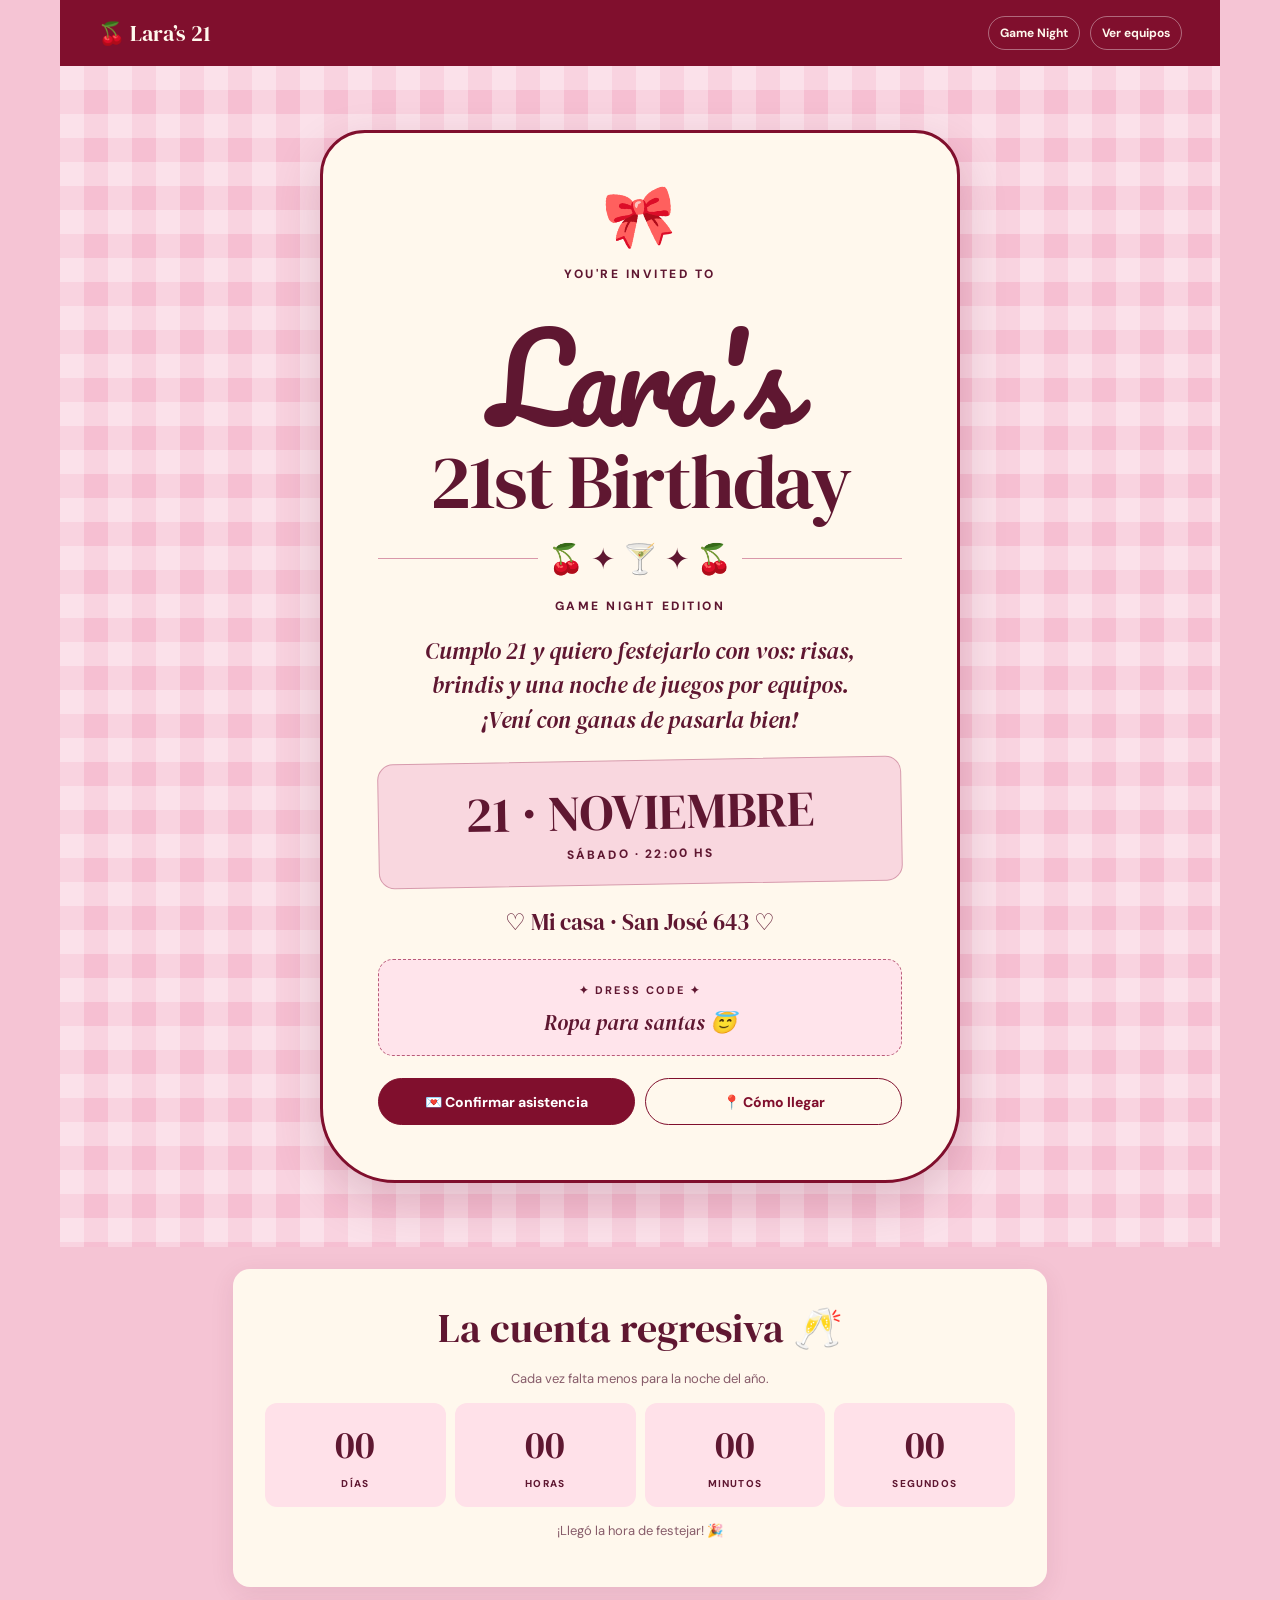
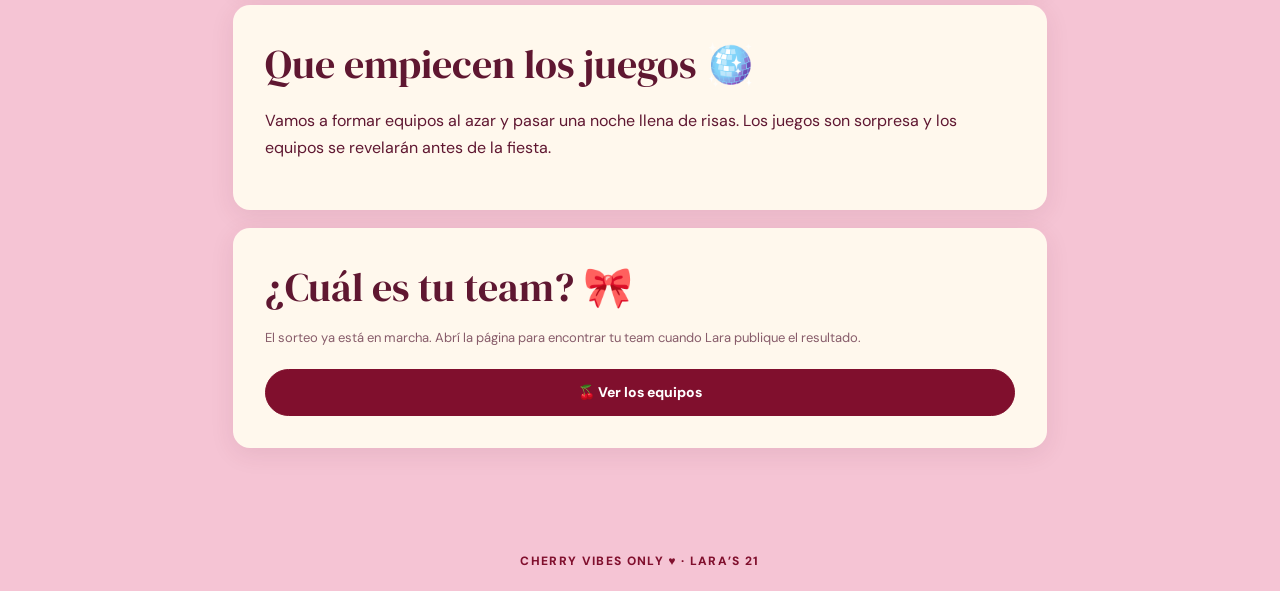
==== index.html @ bc137720 "feat(web): implementar sistema de invitación y sorteo de equipos" ====
<!doctype html>
<html lang="es-AR">
  <head>
    <meta charset="UTF-8" />
    <meta name="viewport" content="width=device-width,initial-scale=1" />
    <meta name="theme-color" content="#800f2d" />
    <meta
      name="description"
      content="Lara's 21st Birthday — Cherry Game Night. ¡Estás invitada!"
    />
    <title>Lara's 21st Birthday 🍒</title>
    <link rel="stylesheet" href="./style.css" />
  </head>
  <body>
    <div class="shell">
      <header class="topbar">
        <div class="brand">🍒 Lara’s 21</div>
        <nav class="mini-nav">
          <a href="#juegos">Game Night</a
          ><a href="./equipos.html">Ver equipos</a>
        </nav>
      </header>
      <main>
        <div class="checkers">
          <div class="invite-card">
            <span class="bow" aria-hidden="true">🎀</span>
            <p class="subline">You're invited to</p>
            <h1 class="scribble hero-name">Lara's</h1>
            <p class="headline">21st Birthday</p>
            <div class="decor" aria-hidden="true">🍒 ✦ 🍸 ✦ 🍒</div>
            <div class="subline">GAME NIGHT EDITION</div>
            <p class="intro">
              Cumplo 21 y quiero festejarlo con vos: risas, brindis y una noche
              de juegos por equipos. ¡Vení con ganas de pasarla bien!
            </p>
            <div class="event-stamp">
              <strong>21 · NOVIEMBRE</strong><span>SÁBADO · 22:00 HS</span>
            </div>
            <div class="place">♡ Mi casa · San José 643 ♡</div>
            <div class="dress">
              <b>✦ Dress code ✦</b>
              <p>Ropa para santas 😇</p>
            </div>
            <div class="actions">
              <button class="button" id="rsvp">💌 Confirmar asistencia</button
              ><a
                class="button outline"
                target="_blank"
                rel="noopener"
                href="https://www.google.com/maps/search/?api=1&amp;query=San%20Jos%C3%A9%20643%2C%20Villa%20del%20Rosario%2C%20C%C3%B3rdoba%2C%20Argentina"
                >📍 Cómo llegar</a
              >
            </div>
          </div>
        </div>
        <div class="content">
          <section class="paper center">
            <h2>La cuenta regresiva 🥂</h2>
            <p class="muted">Cada vez falta menos para la noche del año.</p>
            <div class="clock">
              <div class="unit">
                <strong id="days">--</strong><small>Días</small>
              </div>
              <div class="unit">
                <strong id="hours">--</strong><small>Horas</small>
              </div>
              <div class="unit">
                <strong id="minutes">--</strong><small>Minutos</small>
              </div>
              <div class="unit">
                <strong id="seconds">--</strong><small>Segundos</small>
              </div>
            </div>
            <p class="muted" id="count-caption"></p>
          </section>
          <section id="juegos" class="paper">
            <h2>Que empiecen los juegos 🪩</h2>
            <p>
              Vamos a formar equipos al azar y pasar una noche llena de risas.
              Los juegos son sorpresa y los equipos se revelarán antes de la
              fiesta.
            </p>
          </section>
          <section class="paper">
            <h2>¿Cuál es tu team? 🎀</h2>
            <p class="muted">
              El sorteo ya está en marcha. Abrí la página para encontrar tu team
              cuando Lara publique el resultado.
            </p>
            <div class="actions">
              <a class="button" href="./equipos.html">🍒 Ver los equipos</a>
            </div>
          </section>
        </div>
      </main>
      <footer class="footer">CHERRY VIBES ONLY ♥ · LARA’S 21</footer>
    </div>
    <div
      class="modal hidden"
      id="rsvp-modal"
      role="dialog"
      aria-modal="true"
      aria-labelledby="rsvp-heading"
    >
      <div class="modal-panel">
        <button class="modal-close" id="close" aria-label="Cerrar">×</button>
        <div class="center" style="font-size: 42px">💌</div>
        <h2 id="rsvp-heading" class="center">¿Venís a mis 21?</h2>
        <p class="muted center">
          Completá tu nombre y abrí WhatsApp con tu confirmación lista para
          enviar.
        </p>
        <form id="rsvp-form">
          <label class="form-field"
            >Tu nombre<input
              id="guest-name"
              type="text"
              placeholder="Ej: Sofi"
              minlength="2"
              maxlength="70"
              required
              autocomplete="given-name" /></label
          ><label class="form-field"
            >¿Participás en los juegos?<select id="plays">
              <option value="Sí, obvio 🎲">Sí, obvio 🎲</option>
              <option value="Prefiero mirar 🥂">Prefiero mirar 🥂</option>
            </select></label
          ><button class="button full" type="submit">
            Abrir WhatsApp para confirmar
          </button>
        </form>
        <p class="status" id="rsvp-status" aria-live="polite"></p>
        <p class="muted">
          Tu confirmación se completa cuando tocás <b>Enviar</b> en WhatsApp. No
          se registra automáticamente en esta web.
        </p>
      </div>
    </div>
    <script type="module" src="./invite.js"></script>
  </body>
</html>
---- style.css ----
@import url("https://fonts.googleapis.com/css2?family=DM+Sans:wght@400;500;600;700;800&family=DM+Serif+Display:ital@0;1&family=Pacifico&display=swap");
:root {
  --burgundy: #800f2d;
  --cherry: #b7224c;
  --rose: #f5afc2;
  --blush: #ffe1e9;
  --cream: #fff8ed;
  --ink: #5f1731;
  --line: #e3a9b7;
}
* {
  box-sizing: border-box;
}
html {
  scroll-behavior: smooth;
}
body {
  margin: 0;
  color: var(--ink);
  background: #f5c4d4;
  font-family: "DM Sans", sans-serif;
}
button,
input,
select,
textarea {
  font: inherit;
}
button {
  cursor: pointer;
}
a {
  text-decoration: none;
  color: inherit;
}
:focus-visible {
  outline: 3px solid #df4e7b;
  outline-offset: 4px;
}
::selection {
  background: #f8b1c8;
  color: #6e1029;
}
.hidden {
  display: none !important;
}
.shell {
  max-width: 1160px;
  margin: auto;
  min-height: 100dvh;
}
.topbar {
  padding: 16px clamp(16px, 4vw, 38px);
  display: flex;
  align-items: center;
  justify-content: space-between;
  gap: 8px;
  background: var(--burgundy);
  color: #fff8ed;
}
.brand {
  font-family: "DM Serif Display", serif;
  font-size: 22px;
}
.mini-nav {
  display: flex;
  gap: 10px;
  align-items: center;
}
.mini-nav a {
  font-size: 12px;
  font-weight: 700;
  border: 1px solid #ffffff60;
  border-radius: 100px;
  padding: 8px 11px;
}
.mini-nav a:hover {
  background: #ffffff20;
}
.checkers {
  background-color: #f6bfd2;
  background-image:
    linear-gradient(90deg, #ffffff50 50%, transparent 50%),
    linear-gradient(#ffffff50 50%, transparent 50%);
  background-size: 48px 48px;
  padding: clamp(24px, 5vw, 65px) 18px;
}
.invite-card {
  background: var(--cream);
  border: 3px solid var(--burgundy);
  max-width: 640px;
  text-align: center;
  margin: auto;
  border-radius: 45px 45px 75px 75px;
  padding: clamp(25px, 5vw, 55px);
  box-shadow: 0 18px 48px #66152e30;
  position: relative;
}
.bow {
  font-size: 58px;
  line-height: 1;
  display: block;
  transform: rotate(-8deg);
}
.scribble {
  font-family: "Pacifico", cursive;
  font-weight: 400;
}
.hero-name {
  font-size: clamp(69px, 15vw, 118px);
  line-height: 1.25;
  margin: 6px 0 -9px;
  letter-spacing: -0.035em;
}
.headline {
  font-family: "DM Serif Display", serif;
  font-size: clamp(42px, 10vw, 77px);
  font-weight: 400;
  line-height: 1.04;
  letter-spacing: -0.025em;
  margin: 0;
}
.subline {
  font-size: 12px;
  font-weight: 800;
  letter-spacing: 0.21em;
  text-transform: uppercase;
  margin: 20px 0;
}
.decor {
  display: flex;
  align-items: center;
  gap: 10px;
  justify-content: center;
  margin: 19px 0;
  font-size: 29px;
}
.decor:before,
.decor:after {
  content: "";
  height: 1px;
  background: #d998aa;
  flex: 1;
}
.intro {
  font:
    italic clamp(18px, 3vw, 23px)/1.5 "DM Serif Display",
    serif;
  margin: 13px auto 23px;
  max-width: 430px;
}
.event-stamp {
  background: #f9d7df;
  border: 1px solid #d79bad;
  border-radius: 16px;
  padding: 21px 10px;
  transform: rotate(-1deg);
}
.event-stamp strong {
  font:
    400 clamp(34px, 7vw, 50px)/1.2 "DM Serif Display",
    serif;
  display: block;
}
.event-stamp span {
  font-size: 12px;
  letter-spacing: 0.18em;
  font-weight: 800;
}
.place {
  font-family: "DM Serif Display", serif;
  font-size: 23px;
  margin: 21px 0;
}
.dress {
  border: 1px dashed #b95a79;
  border-radius: 15px;
  background: #ffe4eb;
  padding: 18px;
  margin: 0 auto 22px;
}
.dress b {
  font-size: 11px;
  letter-spacing: 0.2em;
  text-transform: uppercase;
}
.dress p {
  font:
    italic 21px "DM Serif Display",
    serif;
  margin: 9px 0 0;
}
.button {
  display: inline-flex;
  align-items: center;
  justify-content: center;
  border: 1px solid var(--burgundy);
  border-radius: 100px;
  padding: 13px 21px;
  background: var(--burgundy);
  color: white;
  font-size: 14px;
  font-weight: 800;
  min-height: 47px;
  gap: 8px;
  transition:
    transform 0.2s,
    background 0.2s;
}
.button:hover {
  transform: translateY(-2px);
  background: #ad2048;
}
.button.outline {
  background: transparent;
  color: var(--burgundy);
}
.button.outline:hover {
  background: #fae1e7;
}
.button.soft {
  background: #f9d4df;
  color: var(--burgundy);
  border-color: #e9b4c2;
}
.button.full {
  width: 100%;
}
.actions {
  display: flex;
  flex-wrap: wrap;
  gap: 10px;
  justify-content: center;
  margin: 20px 0 0;
}
.actions .button {
  flex: 1;
  min-width: 170px;
}
.content {
  max-width: 850px;
  margin: auto;
  padding: 22px 18px 65px;
}
.paper {
  background: var(--cream);
  border-radius: 17px;
  padding: clamp(20px, 4vw, 32px);
  margin-bottom: 18px;
  box-shadow: 0 6px 25px #5d203118;
}
.paper h2 {
  font:
    400 clamp(27px, 5vw, 40px) "DM Serif Display",
    serif;
  margin: 0 0 12px;
}
.paper p {
  line-height: 1.7;
}
.muted {
  color: #875c6a;
  font-size: 13px;
  line-height: 1.6;
}
.eyebrow {
  text-transform: uppercase;
  letter-spacing: 0.18em;
  font-size: 11px;
  font-weight: 800;
}
.clock {
  display: grid;
  grid-template-columns: repeat(4, 1fr);
  gap: 9px;
}
.unit {
  background: var(--blush);
  border-radius: 12px;
  text-align: center;
  padding: 15px 3px;
}
.unit strong {
  display: block;
  font:
    400 clamp(25px, 5vw, 39px) "DM Serif Display",
    serif;
  font-variant-numeric: tabular-nums;
}
.unit small {
  font-size: 10px;
  letter-spacing: 0.12em;
  text-transform: uppercase;
  font-weight: 800;
}
.game-grid,
.team-grid {
  display: grid;
  grid-template-columns: repeat(2, minmax(0, 1fr));
  gap: 13px;
}
.game-card,
.team-card {
  background: #fff0f2;
  border: 1px solid #ecc4ce;
  border-radius: 14px;
  padding: 17px;
}
.game-card strong,
.team-card h3 {
  font:
    400 21px "DM Serif Display",
    serif;
  margin: 0 0 6px;
}
.game-card p {
  font-size: 13px;
  margin: 6px 0 0;
}
.team-card:nth-child(2n) {
  background: #ffefdf;
}
.team-card:nth-child(3n) {
  background: #f1eafb;
}
.team-card:nth-child(4n) {
  background: #e8f3eb;
}
.team-card ul {
  padding-left: 20px;
  font-size: 13px;
  line-height: 1.9;
  margin: 8px 0;
}
.form-field {
  margin: 15px 0;
  display: flex;
  flex-direction: column;
  gap: 7px;
  font-size: 13px;
  font-weight: 800;
}
.form-field input,
.form-field select,
.form-field textarea {
  border-radius: 11px;
  border: 1px solid #c98b9e;
  background: white;
  padding: 13px;
  color: var(--ink);
  min-width: 0;
  width: 100%;
}
.form-field textarea {
  resize: vertical;
}
.form-row {
  display: flex;
  gap: 10px;
  align-items: end;
  flex-wrap: wrap;
}
.form-row .form-field {
  flex: 1;
  min-width: 150px;
}
.tags {
  display: flex;
  flex-wrap: wrap;
  gap: 7px;
}
.tag {
  background: #ffe2eb;
  border-radius: 30px;
  padding: 8px 10px;
  font-size: 12px;
  border: 1px solid #ebb6c6;
}
.tag button {
  border: 0;
  background: none;
  color: var(--burgundy);
  font-weight: 900;
}
.notice {
  border-radius: 11px;
  background: #ffe6e9;
  padding: 13px;
  font-size: 12px;
  line-height: 1.7;
}
.steps {
  display: flex;
  gap: 10px;
  flex-wrap: wrap;
}
.step {
  background: #ffe0e7;
  border-radius: 30px;
  padding: 8px 12px;
  font-size: 12px;
  font-weight: 800;
}
.score-row {
  display: flex;
  align-items: center;
  gap: 8px;
  border-top: 1px solid #efd7dc;
  padding: 13px 0;
}
.score-row:first-child {
  border: 0;
}
.score-name {
  flex: 1;
  min-width: 0;
  font-weight: 700;
  font-size: 13px;
}
.score-number {
  font:
    400 25px "DM Serif Display",
    serif;
  min-width: 38px;
  text-align: center;
}
.square {
  border: 1px solid #d1a0af;
  background: #ffecf0;
  color: var(--burgundy);
  border-radius: 9px;
  min-width: 35px;
  min-height: 35px;
  font-weight: 800;
}
.modal {
  position: fixed;
  inset: 0;
  z-index: 20;
  background: #37061dbc;
  display: grid;
  place-items: center;
  padding: 16px;
}
.modal-panel {
  background: var(--cream);
  padding: 27px;
  border-radius: 22px;
  width: min(420px, 100%);
  max-height: 90vh;
  overflow: auto;
}
.modal-panel h2 {
  font:
    400 34px "DM Serif Display",
    serif;
  margin: 0 0 8px;
}
.modal-close {
  float: right;
  background: none;
  border: none;
  font-size: 28px;
  color: var(--burgundy);
}
.top-intro {
  text-align: center;
  background: var(--burgundy);
  color: white;
  padding: 45px 18px 38px;
}
.top-intro h1 {
  font:
    400 clamp(38px, 7vw, 64px) "DM Serif Display",
    serif;
  margin: 9px 0;
}
.top-intro p {
  max-width: 520px;
  margin: 0 auto;
  line-height: 1.6;
  font-size: 14px;
}
.center {
  text-align: center;
}
.footer {
  text-align: center;
  color: var(--burgundy);
  padding: 22px 15px;
  font-size: 12px;
  letter-spacing: 0.11em;
  font-weight: 800;
}
.status {
  font-size: 13px;
  min-height: 19px;
  font-weight: 700;
  color: var(--cherry);
  margin-top: 12px;
}
.challenge-result {
  margin-top: 12px;
  background: #ffe2e9;
  border-radius: 12px;
  padding: 16px;
  text-align: center;
  font-family: "DM Serif Display", serif;
  font-size: 19px;
}
.preview {
  font-family: "DM Serif Display", serif;
}
.admin-help {
  font-size: 12px;
  color: #8b5768;
  line-height: 1.7;
}
details {
  margin: 8px 0;
}
summary {
  cursor: pointer;
  font-weight: 700;
}
.divider {
  border: 0;
  border-top: 1px solid #e8c5cc;
  margin: 25px 0;
}
/* Lucky Cherry organizer */
.lucky-topbar {
  background: #4d071c;
  border-bottom: 3px solid #ffcf69;
}
.lucky-topbar .brand {
  color: #ffe2a6;
}
.lucky-hero {
  position: relative;
  overflow: hidden;
  background:
    radial-gradient(ellipse at 50% 120%, #ee4974, transparent 55%), #690d2a;
  padding: 42px 18px 45px;
  border-bottom: 6px double #ffcf69;
}
.lucky-hero:before,
.lucky-hero:after {
  content: "🍒";
  position: absolute;
  font-size: clamp(30px, 7vw, 72px);
  opacity: 0.3;
  top: 35%;
  transform: rotate(-18deg);
}
.lucky-hero:before {
  left: 6%;
}
.lucky-hero:after {
  right: 6%;
  transform: rotate(18deg);
}
.lucky-hero h1 {
  color: #ffe1a1;
  font-family: "DM Serif Display", serif;
  font-size: clamp(48px, 10vw, 82px);
  text-shadow:
    0 4px #b51b4b,
    0 0 26px #ff85ab;
}
.lucky-kicker,
.section-eyebrow {
  font-size: 11px;
  letter-spacing: 0.2em;
  text-transform: uppercase;
  font-weight: 900;
}
.lucky-kicker {
  color: #ffd4df;
}
.lucky-hero p {
  color: #ffe9ed;
}
.lucky-paper,
.lucky-machine {
  border: 2px solid #d89242;
  box-shadow:
    0 8px 0 #8e1640,
    0 14px 30px #5d203126;
  border-radius: 22px;
}
.lucky-paper h2,
.lucky-machine h2 {
  color: #760f30;
}
.section-eyebrow {
  color: #b3294e;
  margin-bottom: 8px;
}
.count-pill {
  display: inline-grid;
  place-items: center;
  vertical-align: middle;
  border-radius: 50%;
  width: 36px;
  height: 36px;
  background: #a8163e;
  color: white;
  font:
    700 16px "DM Sans",
    sans-serif;
}
.guest-tag {
  font-weight: 800;
  background: #ffe5a8;
  border-color: #e8b85e;
}
.guest-tag button {
  font-size: 18px;
  min-width: 23px;
}
.lucky-machine {
  background: linear-gradient(150deg, #fff9e9, #ffe0e8 65%, #ffcad8);
  padding: clamp(20px, 5vw, 42px);
}
.team-name-fields {
  display: grid;
  grid-template-columns: repeat(2, minmax(0, 1fr));
  gap: 0 12px;
}
.slot-window {
  min-height: 88px;
  margin: 17px 0 13px;
  padding: 16px;
  display: flex;
  align-items: center;
  justify-content: space-between;
  gap: 10px;
  background: #4f0920;
  border: 5px ridge #ffc963;
  border-radius: 16px;
  color: #fff4d4;
  box-shadow:
    inset 0 0 22px #ef5b7d60,
    0 5px 0 #9e2248;
  font-family: "DM Serif Display", serif;
  font-size: clamp(18px, 4vw, 27px);
  text-align: center;
}
.slot-window span {
  font-size: 25px;
}
.slot-window b {
  flex: 1;
}
.slot-window.spinning b {
  animation: slot-blink 0.12s steps(2) infinite;
}
@keyframes slot-blink {
  50% {
    opacity: 0.3;
    transform: translateY(-2px);
  }
}
.draw-button {
  min-height: 64px;
  border-radius: 14px;
  background: linear-gradient(#e83d68, #a70f39);
  border: 3px solid #ffe092;
  box-shadow:
    0 5px 0 #720c2d,
    0 0 22px #ff7794a6;
  font-size: 18px;
  letter-spacing: 0.03em;
  text-shadow: 0 1px #810c2c;
}
.draw-button:hover {
  background: linear-gradient(#f45b7f, #b61543);
}
.draw-button:disabled {
  opacity: 0.7;
  cursor: wait;
  transform: none;
}
.team-card {
  border: 2px solid #e5a9b2;
  box-shadow: 0 4px 0 #dba2ab;
}
.team-card h3 {
  color: #9a123a;
}
#confirm-result {
  margin-top: 18px;
  background: #9b1740;
  border-color: #f0c260;
  min-height: 54px;
}
.lucky-machine #teams {
  margin-top: 18px;
}
.lucky-machine .notice {
  background: #fff2d0;
  border: 1px dashed #d59a46;
}
.public-hero {
  background: linear-gradient(145deg, #fff5e4, #ffdce6);
}
@media (max-width: 540px) {
  .team-name-fields {
    grid-template-columns: 1fr;
  }
  .lucky-hero:before {
    left: -8px;
  }
  .lucky-hero:after {
    right: -8px;
  }
  .draw-button {
    font-size: 16px;
  }
}
@media (max-width: 540px) {
  .game-grid,
  .team-grid {
    grid-template-columns: 1fr;
  }
  .topbar {
    padding: 14px;
  }
  .brand {
    font-size: 17px;
  }
  .mini-nav a {
    font-size: 10px;
    padding: 7px;
  }
  .hero-name {
    font-size: 73px;
  }
  .invite-card {
    padding: 24px 18px 29px;
  }
  .clock {
    gap: 5px;
  }
  .game-card {
    padding: 13px;
  }
}
@media (prefers-reduced-motion: reduce) {
  *,
  *:before,
  *:after {
    transition: none !important;
    animation: none !important;
  }
}
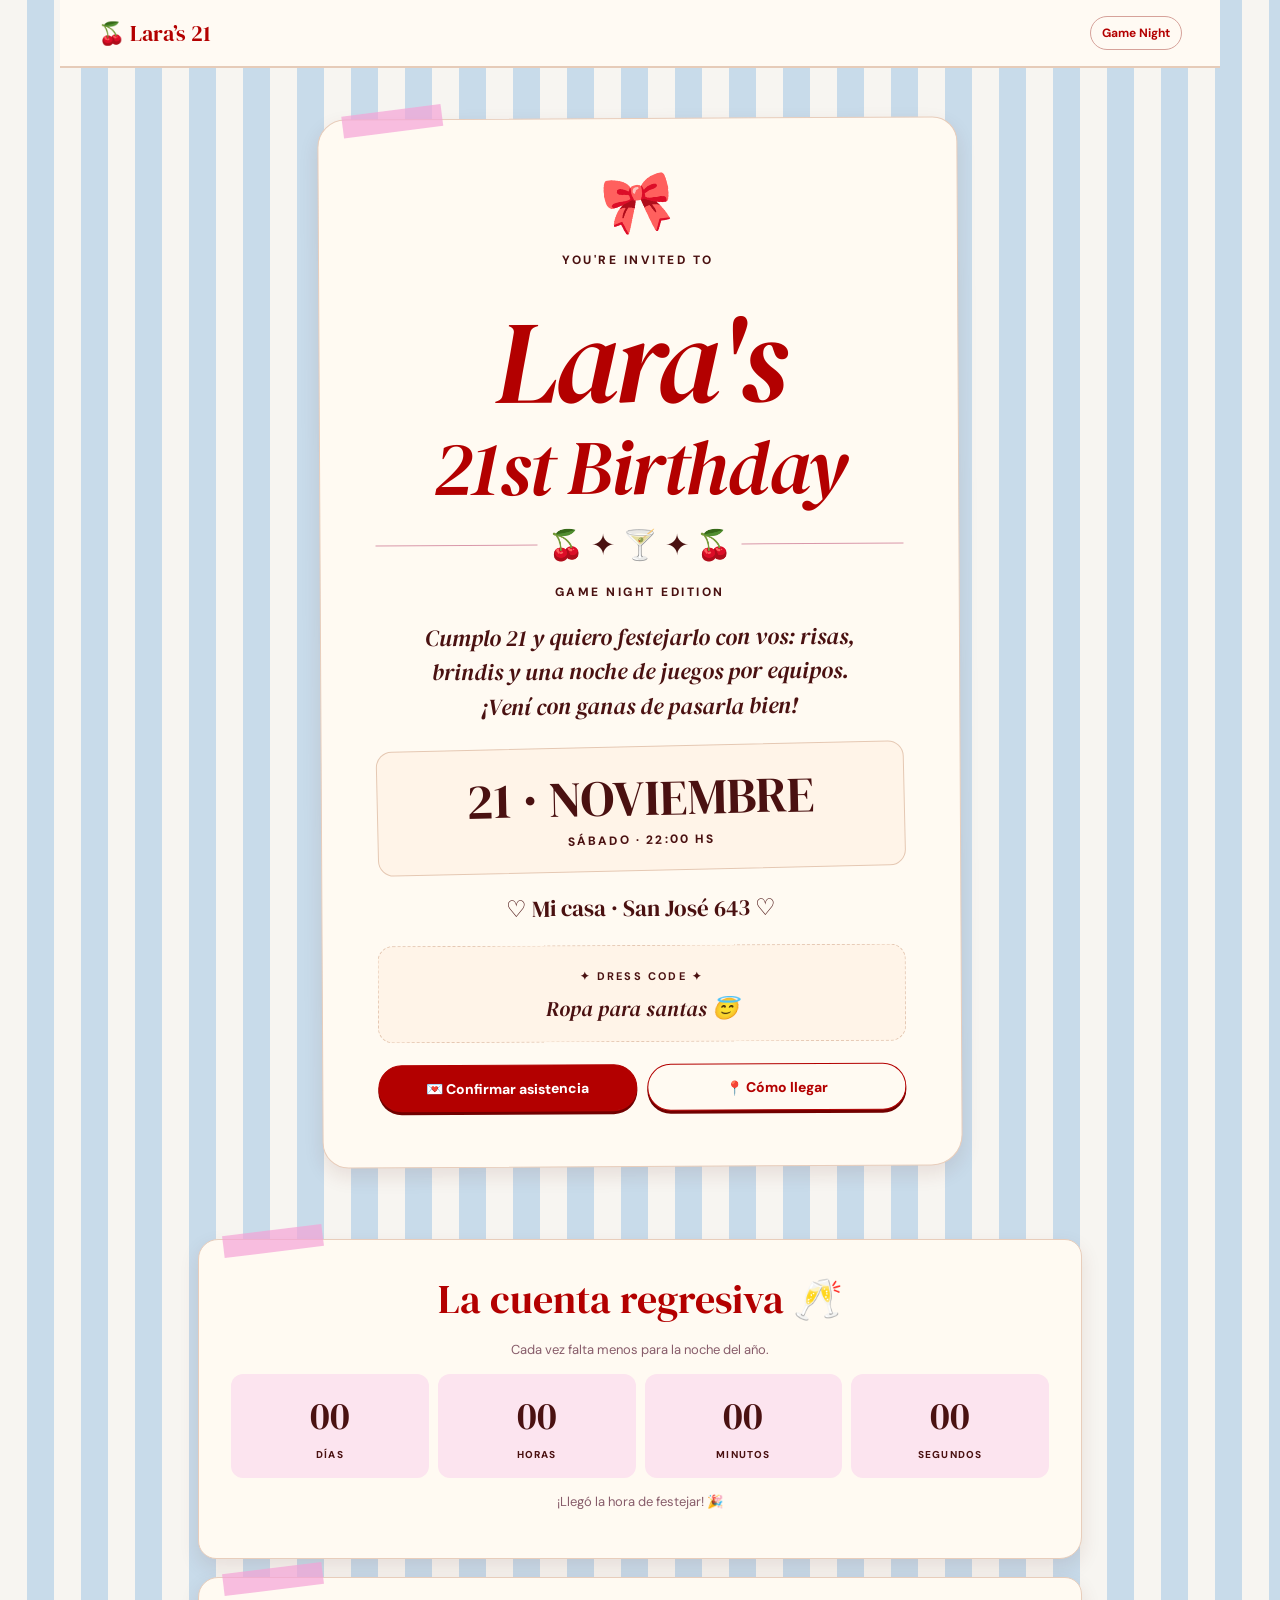
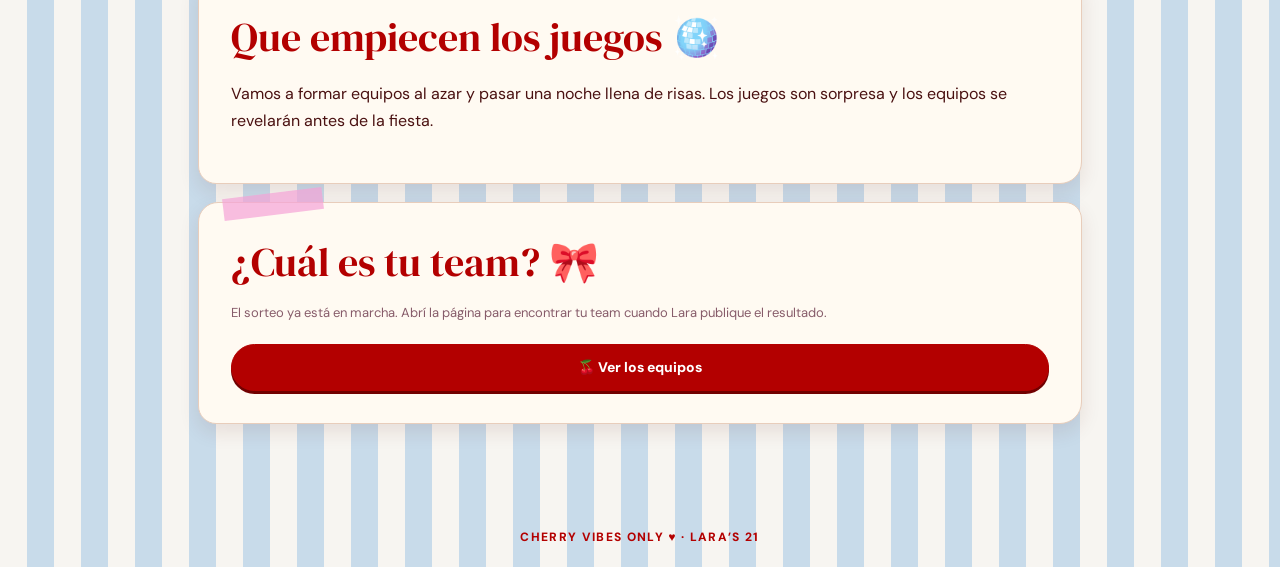
==== commit 0d5a7dee: "refactor(web): mejorar flujo de gestión de participantes y configuración de equipos" ====
--- a/index.html
+++ b/index.html
@@ -16,8 +16,7 @@
       <header class="topbar">
         <div class="brand">🍒 Lara’s 21</div>
         <nav class="mini-nav">
-          <a href="#juegos">Game Night</a
-          ><a href="./equipos.html">Ver equipos</a>
+          <a href="#juegos">Game Night</a>
         </nav>
       </header>
       <main>
--- a/style.css
+++ b/style.css
@@ -755,3 +755,76 @@
     animation: none !important;
   }
 }
+
+/* The Birthday Club scrapbook visual system */
+:root { --burgundy:#b30000; --cherry:#b30000; --rose:#f5a3d7; --blush:#ffe7f2; --cream:#f7f5f1; --ink:#4a1111; --line:#d9b8a8; --sky:#c8dbea; --lime:#d9e88e; }
+body { background:repeating-linear-gradient(90deg,#f7f5f1 0 27px,#c8dbea 27px 54px); color:var(--ink); }
+.shell { background:transparent; }
+.topbar { background:#fffaf3; color:var(--burgundy); border-bottom:2px solid #e6cbb8; }
+.brand { color:var(--burgundy); }
+.mini-nav a { border-color:#d6a29a; }
+.checkers { background:transparent; padding:clamp(18px,4vw,50px) 15px; }
+.invite-card,.paper,.team-card { background:#fffaf2; border:1px solid #e8cdbb; box-shadow:0 8px 20px #5b20151b; }
+.invite-card { border-radius:28px 25px 31px 26px; transform:rotate(-.3deg); position:relative; }
+.invite-card:before,.paper:before { content:""; position:absolute; width:100px; height:22px; background:#f5a3d7b0; top:-10px; left:24px; transform:rotate(-7deg); }
+.invite-card h1,.headline,.paper h2,.team-card h3,.top-intro h1 { color:var(--burgundy); }
+.scribble { font-family:"DM Serif Display",serif; font-style:italic; }
+.headline { font-style:italic; }
+.event-stamp,.dress,.team-card { background:#fff4e8; border-color:#e5c8b3; }
+.dress { border-style:dashed; }
+.button { background:var(--burgundy); border-color:var(--burgundy); border-radius:999px; box-shadow:0 3px 0 #710000; }
+.button:hover { background:#cf1818; }
+.button.outline { background:#fffaf2; color:var(--burgundy); }
+.button.soft,.unit,.tag { background:#fce4ef; }
+.content { max-width:920px; }
+.paper { position:relative; border-radius:20px 17px 22px 18px; }
+.top-intro,.lucky-hero { color:var(--burgundy); background:linear-gradient(90deg,#fffaf2dd,#c8dbea99), repeating-linear-gradient(90deg,#fffaf2 0 26px,#c8dbea 26px 52px); border:0; }
+.top-intro p,.lucky-hero p { color:#552020; }
+.lucky-hero h1 { color:var(--burgundy); text-shadow:none; }
+.lucky-topbar { background:#fffaf2; border-bottom:2px solid #e7cbb5; }
+.lucky-topbar .brand { color:var(--burgundy); }
+.lucky-paper,.lucky-machine { border:1px solid #e5c8b3; box-shadow:0 7px 22px #5820161c; border-radius:20px; background:#fffaf2; }
+.section-eyebrow,.lucky-kicker { color:#a50000; }
+.count-pill { background:var(--burgundy); }
+.guest-tag { background:#fce4ef; border-color:#e8bad1; }
+.slot-window { display:flex; align-items:center; justify-content:center; width:100%; min-height:0; margin:22px 0 20px; padding:24px 16px 30px; background:repeating-linear-gradient(135deg,#fffaf2 0 18px,#d9e9f2 18px 36px); border:1px solid #dfc5b4; border-radius:18px; box-shadow:0 5px 15px #68201620; color:var(--burgundy); }
+.envelope { position:relative; display:grid; place-items:center; flex:none; width:min(360px,100%); height:130px; background:#fff0dc; border:2px solid #d7b99f; border-radius:10px; box-shadow:0 7px 0 #d9c5b0; transition:transform .6s; }
+.envelope:before { content:""; position:absolute; inset:0; background:#f9e5cc; clip-path:polygon(0 0,50% 64%,100% 0); transform-origin:top; transition:transform .6s; }
+.envelope-seal { z-index:2; font-size:28px; margin-top:24px; }
+.envelope-letter { position:absolute; z-index:2; top:12px; max-width:90%; font-family:"DM Serif Display",serif; font-size:clamp(16px,3vw,20px); line-height:1.2; color:var(--burgundy); }
+.slot-window.opened .envelope { transform:translateY(8px); }
+.slot-window.opening .envelope:before { transform:rotateX(180deg); }
+.draw-button { border-radius:999px; min-height:54px; background:var(--burgundy); border:0; box-shadow:0 4px 0 #710000; }
+.draw-button:hover { background:#cf1818; }
+.team-card { border-radius:16px; }
+.team-card:nth-child(4n+1) { background:#ffe8ed; }
+.team-card:nth-child(4n+2) { background:#ffeaf5; }
+.team-card:nth-child(4n+3) { background:#e7f3fa; }
+.team-card:nth-child(4n) { background:#f1f7d9; }
+.team-card h3 { font-style:italic; }
+#confirm-result { background:var(--burgundy); border-color:var(--burgundy); }
+.organizer-tabs { display:flex; gap:8px; overflow:auto; margin:0 0 18px; padding-bottom:4px; }
+.tab-button { border:1px solid #d5aaa0; border-radius:999px; background:#fffaf2; color:var(--burgundy); font-weight:800; padding:11px 17px; white-space:nowrap; }
+.tab-button.active { background:var(--burgundy); color:#fff; }
+.member-edit { display:flex; align-items:center; justify-content:space-between; gap:8px; padding:7px 0; border-top:1px solid #e8d4c5; font-size:13px; }
+.member-edit select { max-width:145px; min-width:0; border:1px solid #d7b99f; border-radius:9px; padding:7px; background:#fffaf2; }
+.confirmed-heading { display:flex; align-items:center; gap:12px; flex-wrap:wrap; margin:0 0 10px; }
+.confirmed-heading h2 { margin:0; line-height:1.1; }
+.count-pill { display:inline-flex; align-items:center; justify-content:center; width:auto; min-width:0; height:auto; padding:8px 14px; border-radius:999px; color:#fffaf2; background:#d94f88; font:800 13px/1.15 "DM Sans",sans-serif; white-space:nowrap; }
+.participant-actions { justify-content:flex-start; padding-top:8px; border-top:1px solid #ead7c8; }
+.confirmation-status { margin:12px 0 0; padding:11px 14px; color:#3f5c15; background:#eff6d6; border:1px solid #d9e88e; border-radius:12px; font-size:14px; font-weight:800; }
+.team-setup { padding:14px; margin:14px 0; border:1px solid #e7cdbb; border-radius:16px; background:#fffdf8; }
+.team-setup.locked { opacity:.55; pointer-events:none; }
+.setup-prompt { margin:12px 0; }
+.confirmed-total { display:inline-block; margin:0; padding:8px 12px; color:#7b182e; background:#fce4ef; border-radius:999px; font-weight:800; font-size:13px; }
+.team-estimate { margin:0 0 8px; padding:10px 12px; border-radius:10px; background:#e8f2f8; }
+.team-actions { justify-content:flex-start; }
+.is-locked { opacity:.8; }
+.is-locked .guest-tag button { display:none; }
+button:disabled { opacity:.5; cursor:not-allowed; box-shadow:none; transform:none; }
+@media (max-width:540px) { .confirmed-heading { align-items:center; gap:9px; } .confirmed-heading h2 { font-size:32px; } .count-pill { font-size:12px; padding:7px 10px; } .participant-actions .button,.team-actions .button { width:100%; } }
+@keyframes cardReveal { from { opacity:0; transform:translateY(12px) scale(.97); } to { opacity:1; transform:translateY(0) scale(1); } }
+.team-grid .team-card { animation:cardReveal .45s both; }
+.team-grid .team-card:nth-child(2) { animation-delay:.12s; }.team-grid .team-card:nth-child(3) { animation-delay:.24s; }.team-grid .team-card:nth-child(4) { animation-delay:.36s; }
+@media (max-width:540px) { .organizer-tabs { position:sticky; top:0; z-index:5; background:#f7f5f1ed; padding:8px 0; } .tab-button { flex:1; padding:10px 8px; font-size:12px; } .slot-window { padding:22px 12px 28px; } .envelope { width:min(320px,100%); height:118px; } }
+@media (prefers-reduced-motion:reduce) { .team-grid .team-card { animation:none; } }
